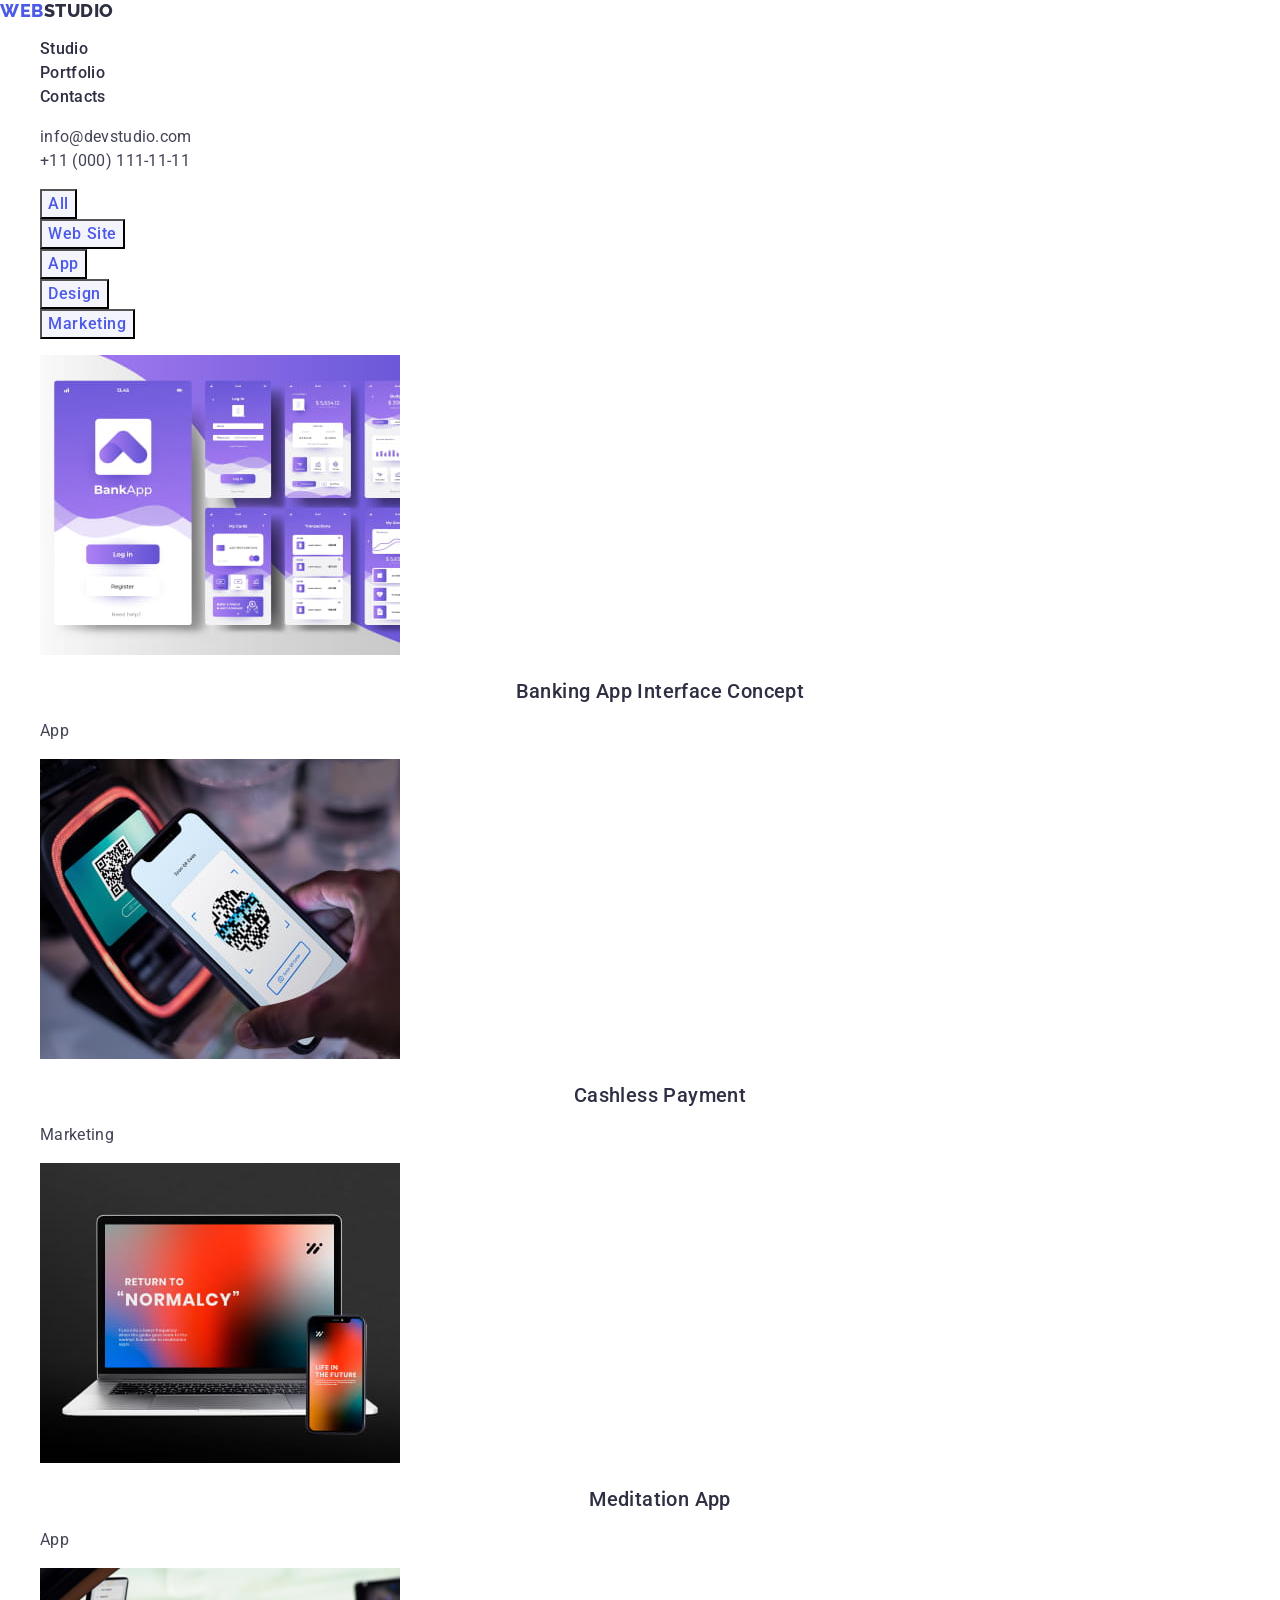
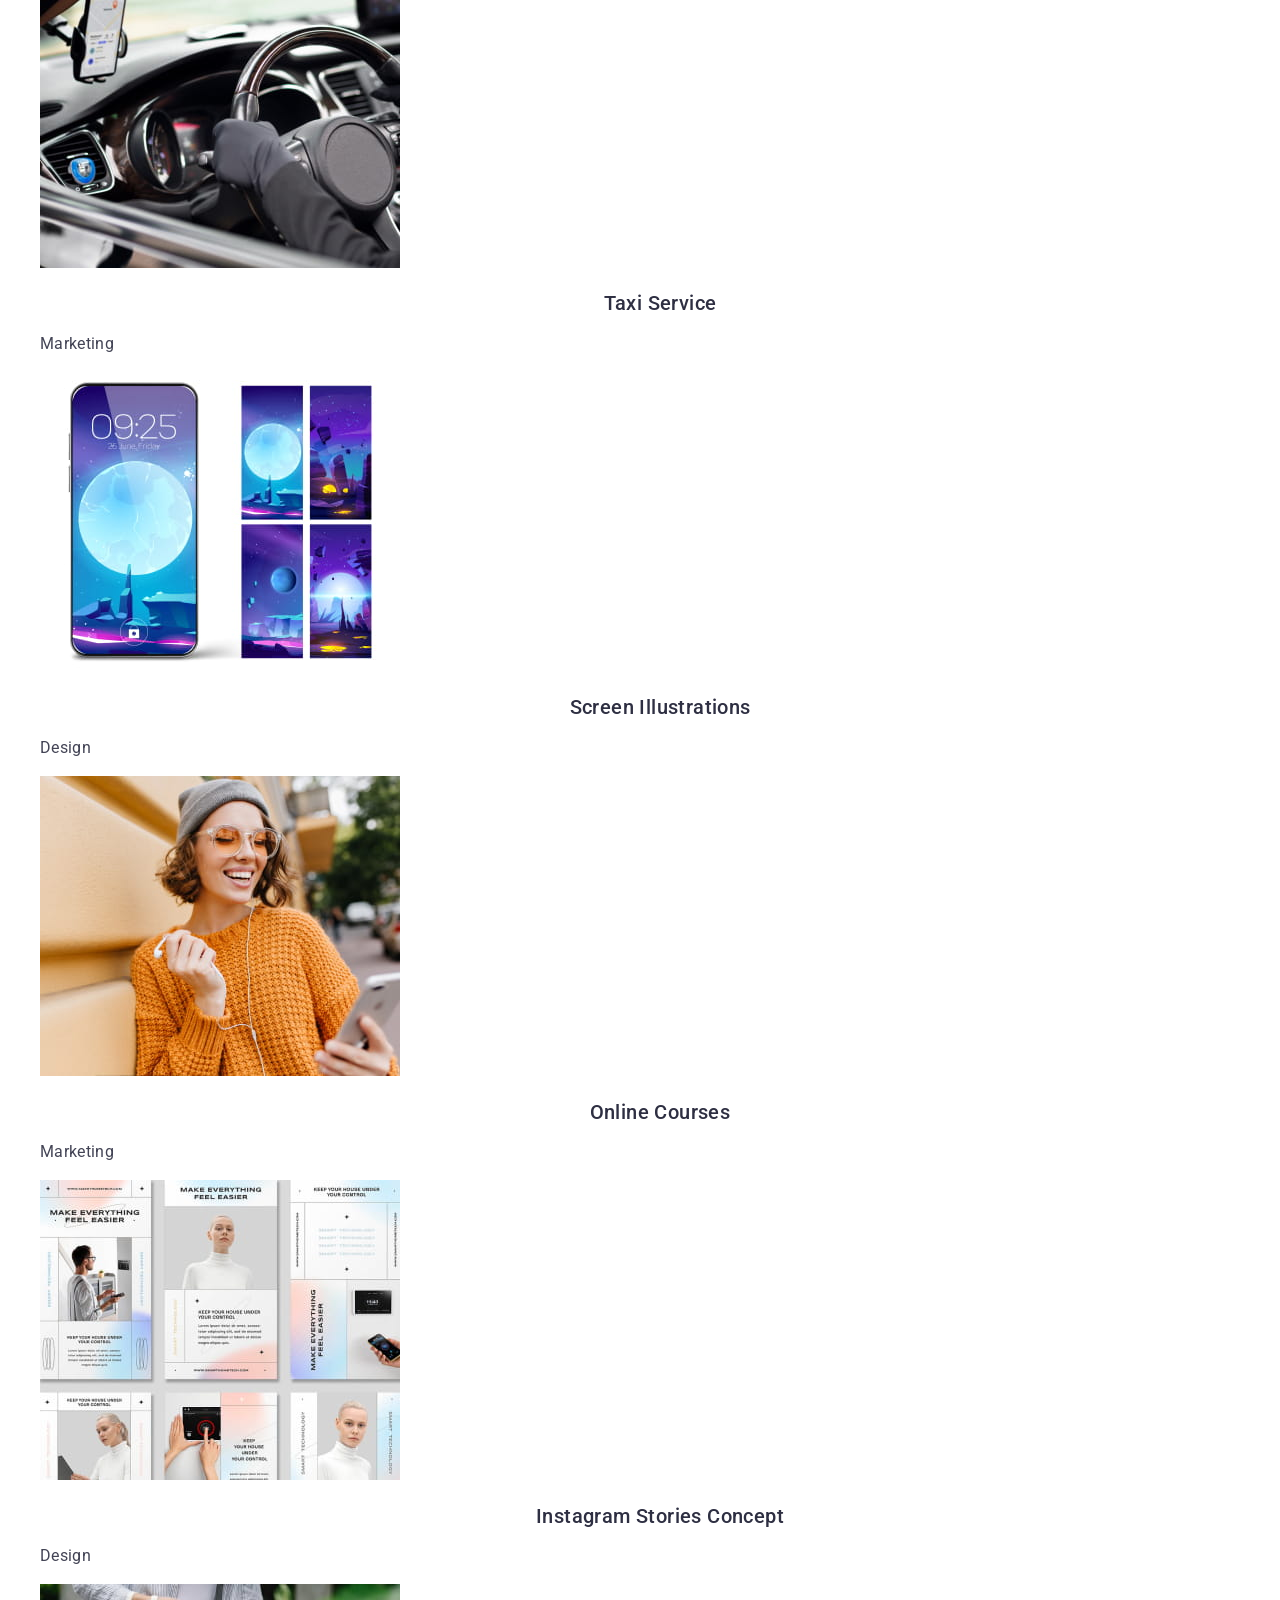
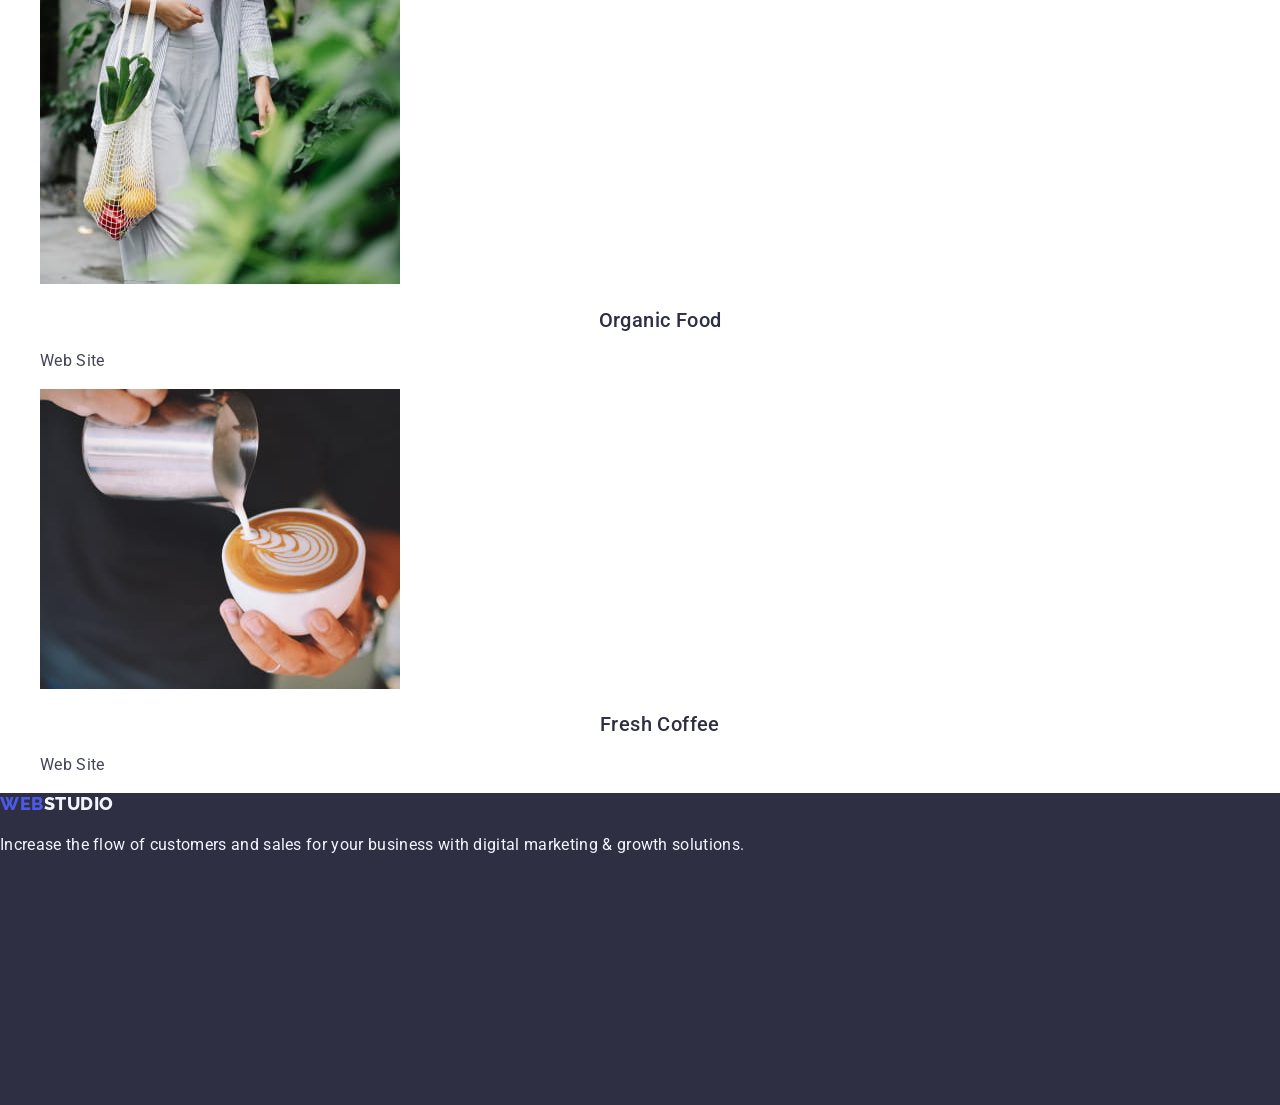
==== portfolio.html @ 8be29a3e "update" ====
<!DOCTYPE html>
<html lang="en">
  <head>
    <meta charset="UTF-8" />
    <meta http-equiv="X-UA-Compatible" content="IE=edge" />
    <meta name="viewport" content="width=device-width, initial-scale=1.0" />
    <title>Portfolio</title>
    <link rel="preconnect" href="https://fonts.googleapis.com" />
    <link rel="preconnect" href="https://fonts.gstatic.com" crossorigin />
    <link
      href="https://fonts.googleapis.com/css2?family=Raleway:wght@800&family=Roboto:wght@400;500;700;900&display=swap"
      rel="stylesheet"
    />
    <link
      rel="stylesheet"
      href="https://cdnjs.cloudflare.com/ajax/libs/modern-normalize/1.0.0/modern-normalize.min.css"
    />
    <link rel="stylesheet" href="./css/styles.css" />
  </head>
  <body>
    <!-- Header section -->
    <header class="header">
      <nav class="header-nav">
        <a class="logo-link link" href="./index.html">
          Web<span class="logo-world">Studio</span></a
        >
        <ul class="header-nav-list list">
          <li class="header-nav-item">
            <a class="header-nav-link link" href="./index.html">Studio</a>
          </li>
          <li class="header-nav-item">
            <a class="header-nav-link link" href="./portfolio.html"
              >Portfolio</a
            >
          </li>
          <li class="header-nav-item">
            <a class="header-nav-link link" href="">Contacts</a>
          </li>
        </ul>
      </nav>
      <address class="header-contacts">
        <ul class="contacts-list list">
          <li class="contacts-item">
            <a class="contscts-link link" href="mailto:info@devstudio.com"
              >info@devstudio.com</a
            >
          </li>
          <li class="contacts-item">
            <a class="contscts-link link" href="tel:+110001111111"
              >+11 (000) 111-11-11</a
            >
          </li>
        </ul>
      </address>
    </header>

    <main>
      <!-- Section Filtr -->
      <section class="filtr section">
        <h1 hidden class="visually-hidden">Our works</h1>
        <ul class="filtr-btn-list list">
          <li><button class="btn" type="button">All</button></li>
          <li><button class="btn" type="button">Web Site</button></li>
          <li><button class="btn" type="button">App</button></li>
          <li><button class="btn" type="button">Design</button></li>
          <li><button class="btn" type="button">Marketing</button></li>
        </ul>
        <!-- Project list -->
        <ul class="prject-list list">
          <li class="project-item">
            <a class="project-link link" href=""
              ><img
                src="./images/bankapp.jpg"
                alt="banking interface "
                width="360"
                height="300"
              />
              <h2 class="subtitle">Banking App Interface Concept</h2>
              <p class="subtitle-desc">App</p></a
            >
          </li>
          <li class="project-item">
            <a class="project-link link" href="">
              <img
                src="./images/payment.jpg"
                alt="qr "
                width="360"
                height="300"
              />
              <h2 class="subtitle">Cashless Payment</h2>
              <p class="subtitle-desc">Marketing</p></a
            >
          </li>
          <li class="project-item">
            <a class="project-link link" href="">
              <img
                src="./images/meditation.jpg"
                alt="laptop and smartphone"
                width="360"
                height="300"
              />
              <h2 class="subtitle">Meditation App</h2>
              <p class="subtitle-desc">App</p></a
            >
          </li>
          <li class="project-item">
            <a class="project-link link" href="">
              <img src="./images/car.jpg" alt="taxi" width="360" height="300" />
              <h2 class="subtitle">Taxi Service</h2>
              <p class="subtitle-desc">Marketing</p></a
            >
          </li>
          <li class="project-item">
            <a class="project-link link" href=""
              ><img
                src="./images/ilustration.jpg"
                alt="screen smartphone"
                width="360"
                height="300"
              />
              <h2 class="subtitle">Screen Illustrations</h2>
              <p class="subtitle-desc">Design</p></a
            >
          </li>
          <li class="project-item">
            <a class="project-link link" href="">
              <img
                src="./images/courses.jpg"
                alt="young woman"
                width="360"
                height="300"
              />
              <h2 class="subtitle">Online Courses</h2>
              <p class="subtitle-desc">Marketing</p></a
            >
          </li>

          <li class="project-item">
            <a class="project-link link" href="">
              <img
                src="./images/stories.jpg"
                alt="instagram"
                width="360"
                height="300"
              />
              <h2 class="subtitle">Instagram Stories Concept</h2>
              <p class="subtitle-desc">Design</p></a
            >
          </li>
          <li class="project-item">
            <a class="project-link link" href="">
              <img
                src="./images/food.jpg"
                alt="vegetebles"
                width="360"
                height="300"
              />
              <h2 class="subtitle">Organic Food</h2>
              <p class="subtitle-desc">Web Site</p></a
            >
          </li>
          <li class="project-item">
            <a class="project-link link" href="">
              <img
                src="./images/cup.jpg"
                alt="coffe width milk"
                width="360"
                height="300"
              />
              <h2 class="subtitle">Fresh Coffee</h2>
              <p class="subtitle-desc">Web Site</p></a
            >
          </li>
        </ul>
      </section>
    </main>
    <!-- footer section -->
    <footer class="footer section">
      <a class="fotter-link link" href="./index.html"
        >Web<span class="studio-world">Studio</span></a
      >
      <p class="footer-desc">
        Increase the flow of customers and sales for your business with digital
        marketing & growth solutions.
      </p>
    </footer>
  </body>
</html>
---- css/styles.css ----
:root {
  /* Fonts */
  --primary-font: "Roboto", sans-serif;
  --secondary-font: "Raleway", sans-serif;

  /* Color back-ground*/
  --primary-bg-color: #ffffff;
  --accent-bg-cl: #2e2f42;
  --secondary-bg-color: #f4f4fd;
  /* Text color */
  --primary-text-color: #434455;
  --secondary-text-color: #2e2f42;
  --accent-txt-cl: #4d5ae5;
  --light-txt-cl: #404bbf;
  /* Btn Color */
  --primary-btn-color: #4d5ae5;
  --light-btn-cl: #404bbf;
  --secondary-btn-color: #404bbf;
  --accent-btn-cl: #f4f4fd;
  --primary-btn-text-cl: #ffffff;
  --accent-btn-txt-cl: #4d5ae5;
}

body {
  background-color: var(--primary-bg-color);
  color: var(--primary-text-color);
  font-family: var(--primary-font);
  font-weight: 400;
  font-style: normal;
  font-size: 16px;
  line-height: 1.5;
  letter-spacing: 0.02em;
  text-decoration: none;
  text-transform: none;
}
.link {
  color: var(--primary-text-color);
  font-style: normal;
  text-decoration: none;
}
.list {
  list-style: none;
}

.logo-link,
.logo-world {
  font-family: var(--secondary-font);
  font-style: normal;
  font-weight: 800;
  font-size: 18px;
  line-height: 1.17;
  display: flex;
  align-items: center;
  letter-spacing: 0.03em;
  text-transform: uppercase;
  text-decoration: none;
  color: var(--accent-txt-cl);
}
.logo-world {
  text-decoration: none;
  line-height: 1.17;
  color: var(--secondary-text-color);
}

/* reset start */
.visually-hidden {
  position: absolute;
  width: 1px;
  height: 1px;
  margin: -1px;
  border: 0;
  padding: 0;

  white-space: nowrap;
  clip-path: inset(100%);
  clip: rect(0 0 0 0);
  overflow: hidden;
}
.title {
  font-family: inherit;
  color: var(--secondary-text-color);
  font-weight: 700;
  font-size: 36px;
  line-height: 1.11;
  letter-spacing: 0.02em;
  text-align: center;
  text-transform: capitalize;
}
.btn {
  font-family: inherit;
  font-weight: 500;
  font-size: 16px;
  line-height: 1.5;
  letter-spacing: 0.04em;
  cursor: pointer;
}

/* nav */
.header-nav-link {
  color: var(--secondary-text-color);
  font-family: inherit;
  font-weight: 500;
}
.header-contacts {
  font-style: normal;
}
.contscts-link {
  color: var(--primary-text-color);
}

.header-nav-link:hover,
.header-nav-link:focus,
.contscts-link:hover,
.contscts-link:focus {
  color: var(--light-txt-cl);
}
.header-nav-link:active {
  text-decoration: underline;
  color: var(--light-txt-cl);
}

/* hero section */
.hero {
  background-color: var(--accent-bg-cl);
}
.hero .title {
  font-size: 56px;
  line-height: 1.07;
  text-align: center;
  text-transform: none;
  color: #ffffff;
}
.hero .btn {
  color: var(--primary-btn-text-cl);
  background-color: var(--primary-btn-color);
}
.hero .btn:hover,
.hero .btn:focus {
  color: var(--primary-btn-text-cl);
  background-color: var(--light-btn-cl);
}

.hero .btn:active {
  color: var(--light-btn-cl);
}

/* Strategy section */
.subtitle {
  color: inherit;
  font-weight: 500;
  font-size: 20px;
  line-height: 1.2;
  text-align: center;
  letter-spacing: 0.02em;
  color: var(--secondary-text-color);
}
.subtitle-desc {
  font-weight: 400;
  color: var(--primary-text-color);
}
/* Team section */
.team {
  background-color: var(--secondary-bg-color);
}
.team-list-item {
  background: #ffffff;
  box-shadow: 0px 1px 6px rgba(46, 47, 66, 0.08),
    0px 1px 1px rgba(46, 47, 66, 0.16), 0px 2px 1px rgba(46, 47, 66, 0.08);
  border-radius: 0px 0px 4px 4px;
}

/* footer section */
.footer {
  position: absolute;
  width: 1440px;
  height: 312px;
  background-color: var(--accent-bg-cl);
}
.fotter-link {
  font-family: var(--secondary-font);
  font-style: normal;
  font-weight: 800;
  font-size: 18px;
  line-height: 1.17;
  align-items: center;
  letter-spacing: 0.03em;
  text-transform: uppercase;
  text-decoration: none;
  color: var(--accent-txt-cl);
}
.studio-world {
  font-weight: 800;
  font-size: 18px;
  line-height: 1.17;
  align-items: center;
  letter-spacing: 0.03em;
  text-transform: uppercase;
  color: #f4f4fd;
}
.footer-desc {
  position: absolute;
  font-family: inherit;
  color: #f4f4fd;
}

/* Filtr btn */
.filtr .btn {
  background-color: var(--accent-btn-cl);
  color: var(--accent-btn-txt-cl);
}
.filtr .btn:hover,
.filtr .btn:focus {
  background-color: var(--light-btn-cl);
  color: var(--primary-btn-text-cl);
}
.filtr .btn:active {
  background-color: var(--light-btn-cl);
  color: var(--primary-btn-text-cl);
}
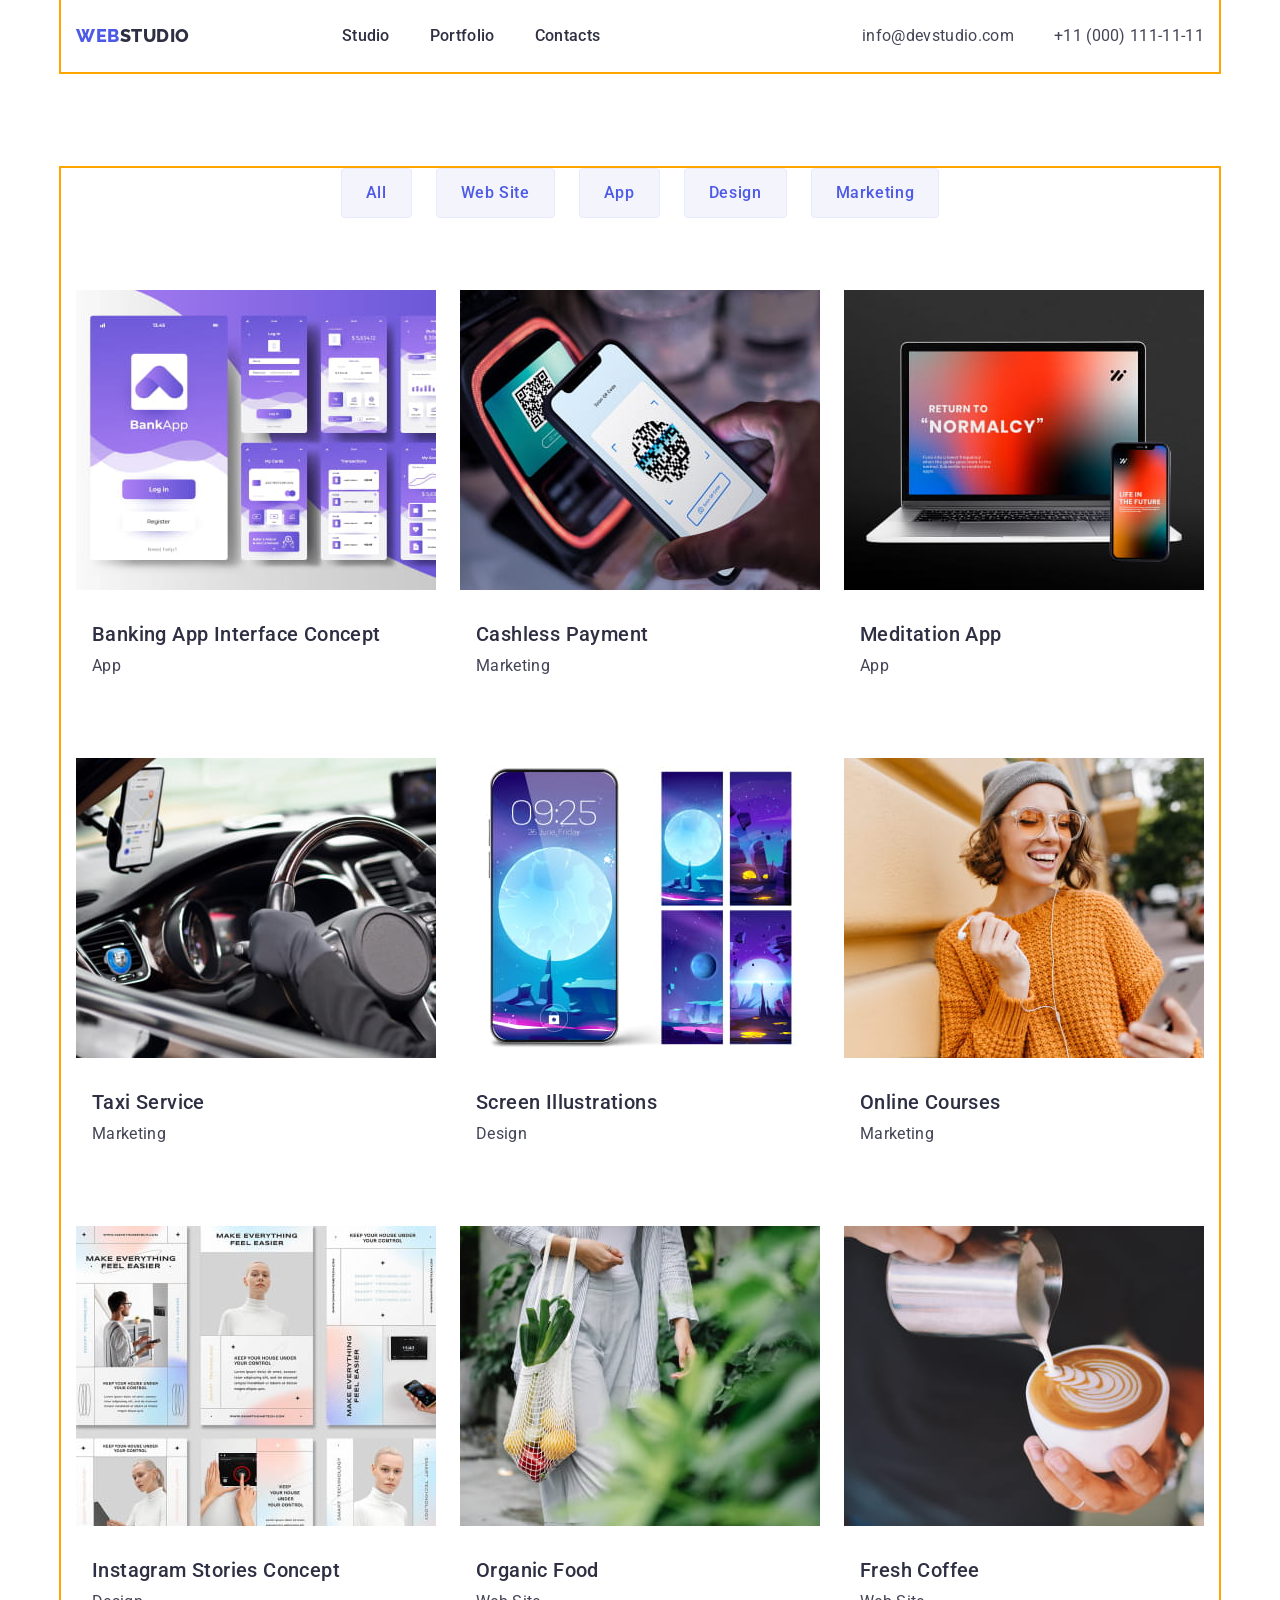
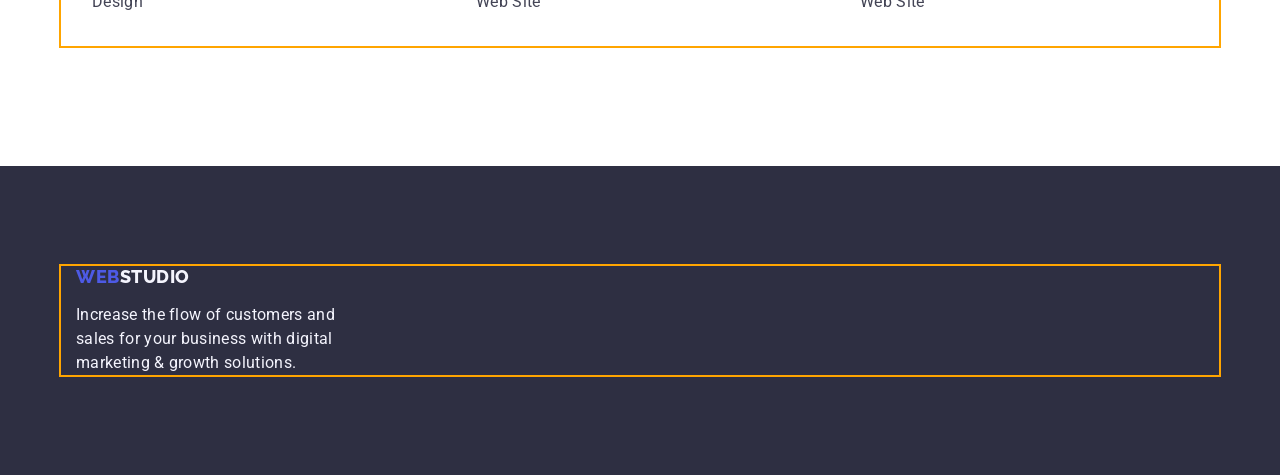
==== commit 8e375c21: "update" ====
--- a/portfolio.html
+++ b/portfolio.html
@@ -19,170 +19,185 @@
   </head>
   <body>
     <!-- Header section -->
-    <header class="header">
-      <nav class="header-nav">
-        <a class="logo-link link" href="./index.html">
-          Web<span class="logo-world">Studio</span></a
-        >
-        <ul class="header-nav-list list">
-          <li class="header-nav-item">
-            <a class="header-nav-link link" href="./index.html">Studio</a>
-          </li>
-          <li class="header-nav-item">
-            <a class="header-nav-link link" href="./portfolio.html"
-              >Portfolio</a
-            >
-          </li>
-          <li class="header-nav-item">
-            <a class="header-nav-link link" href="">Contacts</a>
-          </li>
-        </ul>
-      </nav>
-      <address class="header-contacts">
-        <ul class="contacts-list list">
-          <li class="contacts-item">
-            <a class="contscts-link link" href="mailto:info@devstudio.com"
-              >info@devstudio.com</a
-            >
-          </li>
-          <li class="contacts-item">
-            <a class="contscts-link link" href="tel:+110001111111"
-              >+11 (000) 111-11-11</a
-            >
-          </li>
-        </ul>
-      </address>
+    
+      <div class="container header-flex">
+        <nav class="header-nav">
+          <a class="logo-link link" href="./index.html">
+            Web<span class="logo-world">Studio</span></a
+          >
+          <ul class="header-nav-list list">
+            <li class="header-nav-item">
+              <a class="header-nav-link link" href="./index.html">Studio</a>
+            </li>
+            <li class="header-nav-item">
+              <a class="header-nav-link link" href="./portfolio.html"
+                >Portfolio</a
+              >
+            </li>
+            <li class="header-nav-item">
+              <a class="header-nav-link link" href="">Contacts</a>
+            </li>
+          </ul>
+        </nav>
+        <address class="header-contacts">
+          <ul class="contacts-list list">
+            <li class="contacts-item">
+              <a class="contscts-link link" href="mailto:info@devstudio.com"
+                >info@devstudio.com</a
+              >
+            </li>
+            <li class="contacts-item">
+              <a class="contscts-link link" href="tel:+110001111111"
+                >+11 (000) 111-11-11</a
+              >
+            </li>
+          </ul>
+        </address>
+      </div>
     </header>
-
     <main>
       <!-- Section Filtr -->
       <section class="filtr section">
-        <h1 hidden class="visually-hidden">Our works</h1>
-        <ul class="filtr-btn-list list">
-          <li><button class="btn" type="button">All</button></li>
-          <li><button class="btn" type="button">Web Site</button></li>
-          <li><button class="btn" type="button">App</button></li>
-          <li><button class="btn" type="button">Design</button></li>
-          <li><button class="btn" type="button">Marketing</button></li>
-        </ul>
-        <!-- Project list -->
-        <ul class="prject-list list">
-          <li class="project-item">
-            <a class="project-link link" href=""
-              ><img
-                src="./images/bankapp.jpg"
-                alt="banking interface "
-                width="360"
-                height="300"
-              />
-              <h2 class="subtitle">Banking App Interface Concept</h2>
-              <p class="subtitle-desc">App</p></a
-            >
-          </li>
-          <li class="project-item">
-            <a class="project-link link" href="">
-              <img
-                src="./images/payment.jpg"
-                alt="qr "
-                width="360"
-                height="300"
-              />
-              <h2 class="subtitle">Cashless Payment</h2>
-              <p class="subtitle-desc">Marketing</p></a
-            >
-          </li>
-          <li class="project-item">
-            <a class="project-link link" href="">
-              <img
-                src="./images/meditation.jpg"
-                alt="laptop and smartphone"
-                width="360"
-                height="300"
-              />
-              <h2 class="subtitle">Meditation App</h2>
-              <p class="subtitle-desc">App</p></a
-            >
-          </li>
-          <li class="project-item">
-            <a class="project-link link" href="">
-              <img src="./images/car.jpg" alt="taxi" width="360" height="300" />
-              <h2 class="subtitle">Taxi Service</h2>
-              <p class="subtitle-desc">Marketing</p></a
-            >
-          </li>
-          <li class="project-item">
-            <a class="project-link link" href=""
-              ><img
-                src="./images/ilustration.jpg"
-                alt="screen smartphone"
-                width="360"
-                height="300"
-              />
-              <h2 class="subtitle">Screen Illustrations</h2>
-              <p class="subtitle-desc">Design</p></a
-            >
-          </li>
-          <li class="project-item">
-            <a class="project-link link" href="">
-              <img
-                src="./images/courses.jpg"
-                alt="young woman"
-                width="360"
-                height="300"
-              />
-              <h2 class="subtitle">Online Courses</h2>
-              <p class="subtitle-desc">Marketing</p></a
-            >
-          </li>
-
-          <li class="project-item">
-            <a class="project-link link" href="">
-              <img
-                src="./images/stories.jpg"
-                alt="instagram"
-                width="360"
-                height="300"
-              />
-              <h2 class="subtitle">Instagram Stories Concept</h2>
-              <p class="subtitle-desc">Design</p></a
-            >
-          </li>
-          <li class="project-item">
-            <a class="project-link link" href="">
-              <img
-                src="./images/food.jpg"
-                alt="vegetebles"
-                width="360"
-                height="300"
-              />
-              <h2 class="subtitle">Organic Food</h2>
-              <p class="subtitle-desc">Web Site</p></a
-            >
-          </li>
-          <li class="project-item">
-            <a class="project-link link" href="">
-              <img
-                src="./images/cup.jpg"
-                alt="coffe width milk"
-                width="360"
-                height="300"
-              />
-              <h2 class="subtitle">Fresh Coffee</h2>
-              <p class="subtitle-desc">Web Site</p></a
-            >
-          </li>
-        </ul>
-      </section>
-    </main>
-    <!-- footer section -->
-    <footer class="footer section">
-      <a class="fotter-link link" href="./index.html"
-        >Web<span class="studio-world">Studio</span></a
-      >
-      <p class="footer-desc">
-        Increase the flow of customers and sales for your business with digital
-        marketing & growth solutions.
-      </p>
-    </footer>
+        <div class="container">  
+          <h1 hidden class="visually-hidden">Our works</h1>
+          <div class ></div>
+          <ul class="filtr-btn-list list">
+            <li class="btn-item"><button class="btn" type="button">All</button></li>
+            <li class="btn-item"><button class="btn" type="button">Web Site</button></li>
+            <li class="btn-item"><button class="btn" type="button">App</button></li>
+            <li class="btn-item"><button class="btn" type="button">Design</button></li>
+            <li class="btn-item"><button class="btn" type="button">Marketing</button></li>
+          </ul>
+          <!-- Project list -->
+          <ul class="prject-list list">
+            <li class="project-item">
+              <a class="project-link link" href=""
+                ><img
+                  src="./images/bankapp.jpg"
+                  alt="banking interface "
+                  width="360"
+                  height="300"
+                />
+                <div class="project-container"> <h2 class="subtitle">Banking App Interface Concept</h2>
+                  <p class="subtitle-desc">App</p></div>
+               </a
+              >
+            </li>
+            <li class="project-item">
+              <a class="project-link link" href="">
+                <img
+                  src="./images/payment.jpg"
+                  alt="qr "
+                  width="360"
+                  height="300"
+                />
+                <div class="project-container"> <h2 class="subtitle">Cashless Payment</h2>
+                  <p class="subtitle-desc">Marketing</p></div>
+               </a
+              >
+            </li>
+            <li class="project-item">
+              <a class="project-link link" href="">
+                <img
+                  src="./images/meditation.jpg"
+                  alt="laptop and smartphone"
+                  width="360"
+                  height="300"
+                />
+                <div class="project-container"><h2 class="subtitle">Meditation App</h2>
+                  <p class="subtitle-desc">App</p></div>
+                </a
+              >
+            </li>
+            <li class="project-item">
+              <a class="project-link link" href="">
+                <img src="./images/car.jpg" alt="taxi" width="360" height="300" />
+                <div class="project-container"><h2 class="subtitle">Taxi Service</h2>
+                  <p class="subtitle-desc">Marketing</p></div>
+                </a
+              >
+            </li>
+            <li class="project-item">
+              <a class="project-link link" href=""
+                ><img
+                  src="./images/ilustration.jpg"
+                  alt="screen smartphone"
+                  width="360"
+                  height="300"
+                />
+                <div class="project-container"> <h2 class="subtitle">Screen Illustrations</h2>
+                  <p class="subtitle-desc">Design</p></div>
+               </a
+              >
+            </li>
+            <li class="project-item">
+              <a class="project-link link" href="">
+                <img
+                  src="./images/courses.jpg"
+                  alt="young woman"
+                  width="360"
+                  height="300"
+                />
+                <div class="project-container"> <h2 class="subtitle">Online Courses</h2>
+                  <p class="subtitle-desc">Marketing</p></div>
+               </a
+              >
+            </li>
+  
+            <li class="project-item">
+              <a class="project-link link" href="">
+                <img
+                  src="./images/stories.jpg"
+                  alt="instagram"
+                  width="360"
+                  height="300"
+                />
+                <div class="project-container"><h2 class="subtitle">Instagram Stories Concept</h2>
+                  <p class="subtitle-desc">Design</p></div>
+                </a
+              >
+            </li>
+            <li class="project-item">
+              <a class="project-link link" href="">
+                <img
+                  src="./images/food.jpg"
+                  alt="vegetebles"
+                  width="360"
+                  height="300"
+                />
+                <div class="project-container"> <h2 class="subtitle">Organic Food</h2>
+                  <p class="subtitle-desc">Web Site</p></div>
+               </a
+              >
+            </li>
+            <li class="project-item">
+              <a class="project-link link" href="">
+                <img
+                  src="./images/cup.jpg"
+                  alt="coffe width milk"
+                  width="360"
+                  height="300"
+                />
+                <div class="project-container"> <h2 class="subtitle">Fresh Coffee</h2>
+                  <p class="subtitle-desc">Web Site</p></div>
+               </a
+              >
+            </li>
+          </ul>
+        </section>
+      </main>
+      <!-- footer section -->
+      <footer class="footer section">
+        <div class="container">
+          <a class="fotter-link link" href="./index.html"
+            >Web<span class="studio-world">Studio</span>
+          </a>
+          <p class="footer-desc">
+            Increase the flow of customers and sales for your business with
+            digital marketing & growth solutions.
+          </p>
+        </div>
+      </footer>  
+        </div>       
   </body>
 </html>
--- a/css/styles.css
+++ b/css/styles.css
@@ -34,23 +34,29 @@
   text-transform: none;
 }
 .link {
+  font-style: normal;
+  text-decoration: none;
   color: var(--primary-text-color);
-  font-style: normal;
-  text-decoration: none;
 }
 .list {
+  padding: 0;
+  margin: 0;
+
   list-style: none;
 }
 
 .logo-link,
 .logo-world {
+  display: flex;
+  margin-left: auto;
+  margin-right: 76px;
+  align-items: center;
+
   font-family: var(--secondary-font);
   font-style: normal;
   font-weight: 800;
   font-size: 18px;
   line-height: 1.17;
-  display: flex;
-  align-items: center;
   letter-spacing: 0.03em;
   text-transform: uppercase;
   text-decoration: none;
@@ -78,13 +84,16 @@
 }
 .title {
   font-family: inherit;
-  color: var(--secondary-text-color);
   font-weight: 700;
   font-size: 36px;
   line-height: 1.11;
   letter-spacing: 0.02em;
   text-align: center;
   text-transform: capitalize;
+
+  margin-top: 0;
+  margin-bottom: 72px;
+  color: var(--secondary-text-color);
 }
 .btn {
   font-family: inherit;
@@ -95,17 +104,39 @@
   cursor: pointer;
 }
 
+.container {
+  max-width: 1158px;
+  margin: 0px auto;
+  padding: 0px 15px;
+  outline: 2px solid orange;
+}
+img {
+  display: block;
+  margin: 0px;
+  padding: 0px;
+}
 /* nav */
+.header-flex {
+  display: flex;
+}
+
+.header-nav {
+  display: flex;
+}
 .header-nav-link {
+  display: block;
+  padding-top: 24px;
+  padding-bottom: 24px;
   color: var(--secondary-text-color);
+
   font-family: inherit;
   font-weight: 500;
 }
-.header-contacts {
-  font-style: normal;
-}
-.contscts-link {
-  color: var(--primary-text-color);
+.header-nav-list {
+  display: flex;
+}
+.header-nav-list .header-nav-item + .header-nav-item {
+  margin-left: 40px;
 }
 
 .header-nav-link:hover,
@@ -118,21 +149,55 @@
   text-decoration: underline;
   color: var(--light-txt-cl);
 }
+.header {
+  background-color: var(--primary-bg-color);
+}
+
+.header-contacts {
+  font-style: normal;
+  display: flex;
+  margin-left: auto;
+}
+.contacts-list {
+  display: flex;
+}
+
+.contacts-list .contacts-item + .contacts-item {
+  margin-left: 40px;
+}
+
+.contscts-link {
+  display: block;
+  padding-top: 24px;
+  padding-bottom: 24px;
+  color: var(--primary-text-color);
+}
 
 /* hero section */
 .hero {
+  padding-top: 188px;
+  padding-bottom: 188px;
   background-color: var(--accent-bg-cl);
+  text-align: center;
 }
 .hero .title {
+  max-width: 496px;
+  margin: 0 auto 48px auto;
+
   font-size: 56px;
   line-height: 1.07;
-  text-align: center;
   text-transform: none;
   color: #ffffff;
 }
 .hero .btn {
+  margin-left: auto;
+  margin-right: auto;
+  padding: 16px 32px;
+
   color: var(--primary-btn-text-cl);
   background-color: var(--primary-btn-color);
+  box-shadow: 0px 4px 4px rgba(0, 0, 0, 0.15);
+  border-radius: 4px;
 }
 .hero .btn:hover,
 .hero .btn:focus {
@@ -145,35 +210,85 @@
 }
 
 /* Strategy section */
+.strategy-list {
+  display: flex;
+}
+.strategy-list-item {
+  width: 264px;
+}
+.strategy-list .strategy-list-item + .strategy-list-item {
+  margin-left: 24px;
+}
+
+.strategy {
+  padding-top: 120px;
+  padding-bottom: 120px;
+}
 .subtitle {
   color: inherit;
   font-weight: 500;
   font-size: 20px;
   line-height: 1.2;
-  text-align: center;
   letter-spacing: 0.02em;
   color: var(--secondary-text-color);
-}
+  padding: 0px;
+  margin: 0px;
+}
+.subtitle {
+  margin-bottom: 8px;
+}
+
 .subtitle-desc {
   font-weight: 400;
   color: var(--primary-text-color);
+  padding: 0px;
+  margin: 0px;
+}
+/* Tools section */
+.tools {
+  padding-bottom: 120px;
+}
+
+.tools-list {
+  display: flex;
+  justify-content: space-between;
 }
 /* Team section */
 .team {
+  margin: 0 auto;
+  padding-top: 120px;
+  padding-bottom: 120px;
   background-color: var(--secondary-bg-color);
 }
+.team-list {
+  display: flex;
+}
+
 .team-list-item {
+  width: calc((100%-72px) / 4);
+  margin-right: 24px;
+  padding: 0;
   background: #ffffff;
   box-shadow: 0px 1px 6px rgba(46, 47, 66, 0.08),
     0px 1px 1px rgba(46, 47, 66, 0.16), 0px 2px 1px rgba(46, 47, 66, 0.08);
   border-radius: 0px 0px 4px 4px;
 }
+.team-list-item:last-child {
+  margin-right: 0;
+}
+
+.team-item-container {
+  padding: 32px 16px;
+  margin: 0;
+  border-radius: 0px 0px 4px 4px;
+  text-align: center;
+}
 
 /* footer section */
 .footer {
-  position: absolute;
-  width: 1440px;
-  height: 312px;
+  padding-top: 100px;
+  padding-bottom: 100px;
+  margin: 0 auto;
   background-color: var(--accent-bg-cl);
 }
 .fotter-link {
@@ -187,6 +302,8 @@
   text-transform: uppercase;
   text-decoration: none;
   color: var(--accent-txt-cl);
+  display: inline-block;
+  padding-bottom: 16px;
 }
 .studio-world {
   font-weight: 800;
@@ -198,16 +315,35 @@
   color: #f4f4fd;
 }
 .footer-desc {
-  position: absolute;
-  font-family: inherit;
+  max-width: 264px;
+  padding: 0;
+  margin: 0;
   color: #f4f4fd;
 }
 
 /* Filtr btn */
+.filtr {
+  padding-bottom: 120px;
+  padding-top: 96px;
+  margin: 0 auto;
+}
 .filtr .btn {
+  padding: 12px 24px;
   background-color: var(--accent-btn-cl);
+
+  border: 1px solid #e7e9fc;
+  border-radius: 4px;
   color: var(--accent-btn-txt-cl);
-}
+  text-align: center;
+}
+.filtr-btn-list {
+  display: flex;
+  margin-bottom: 72px;
+  justify-content: center;
+  gap: 24px;
+  padding: 0;
+}
+
 .filtr .btn:hover,
 .filtr .btn:focus {
   background-color: var(--light-btn-cl);
@@ -217,3 +353,12 @@
   background-color: var(--light-btn-cl);
   color: var(--primary-btn-text-cl);
 }
+.prject-list {
+  display: flex;
+  flex-wrap: wrap;
+  row-gap: 48px;
+  column-gap: 24px;
+}
+.project-container {
+  padding: 32px 16px;
+}
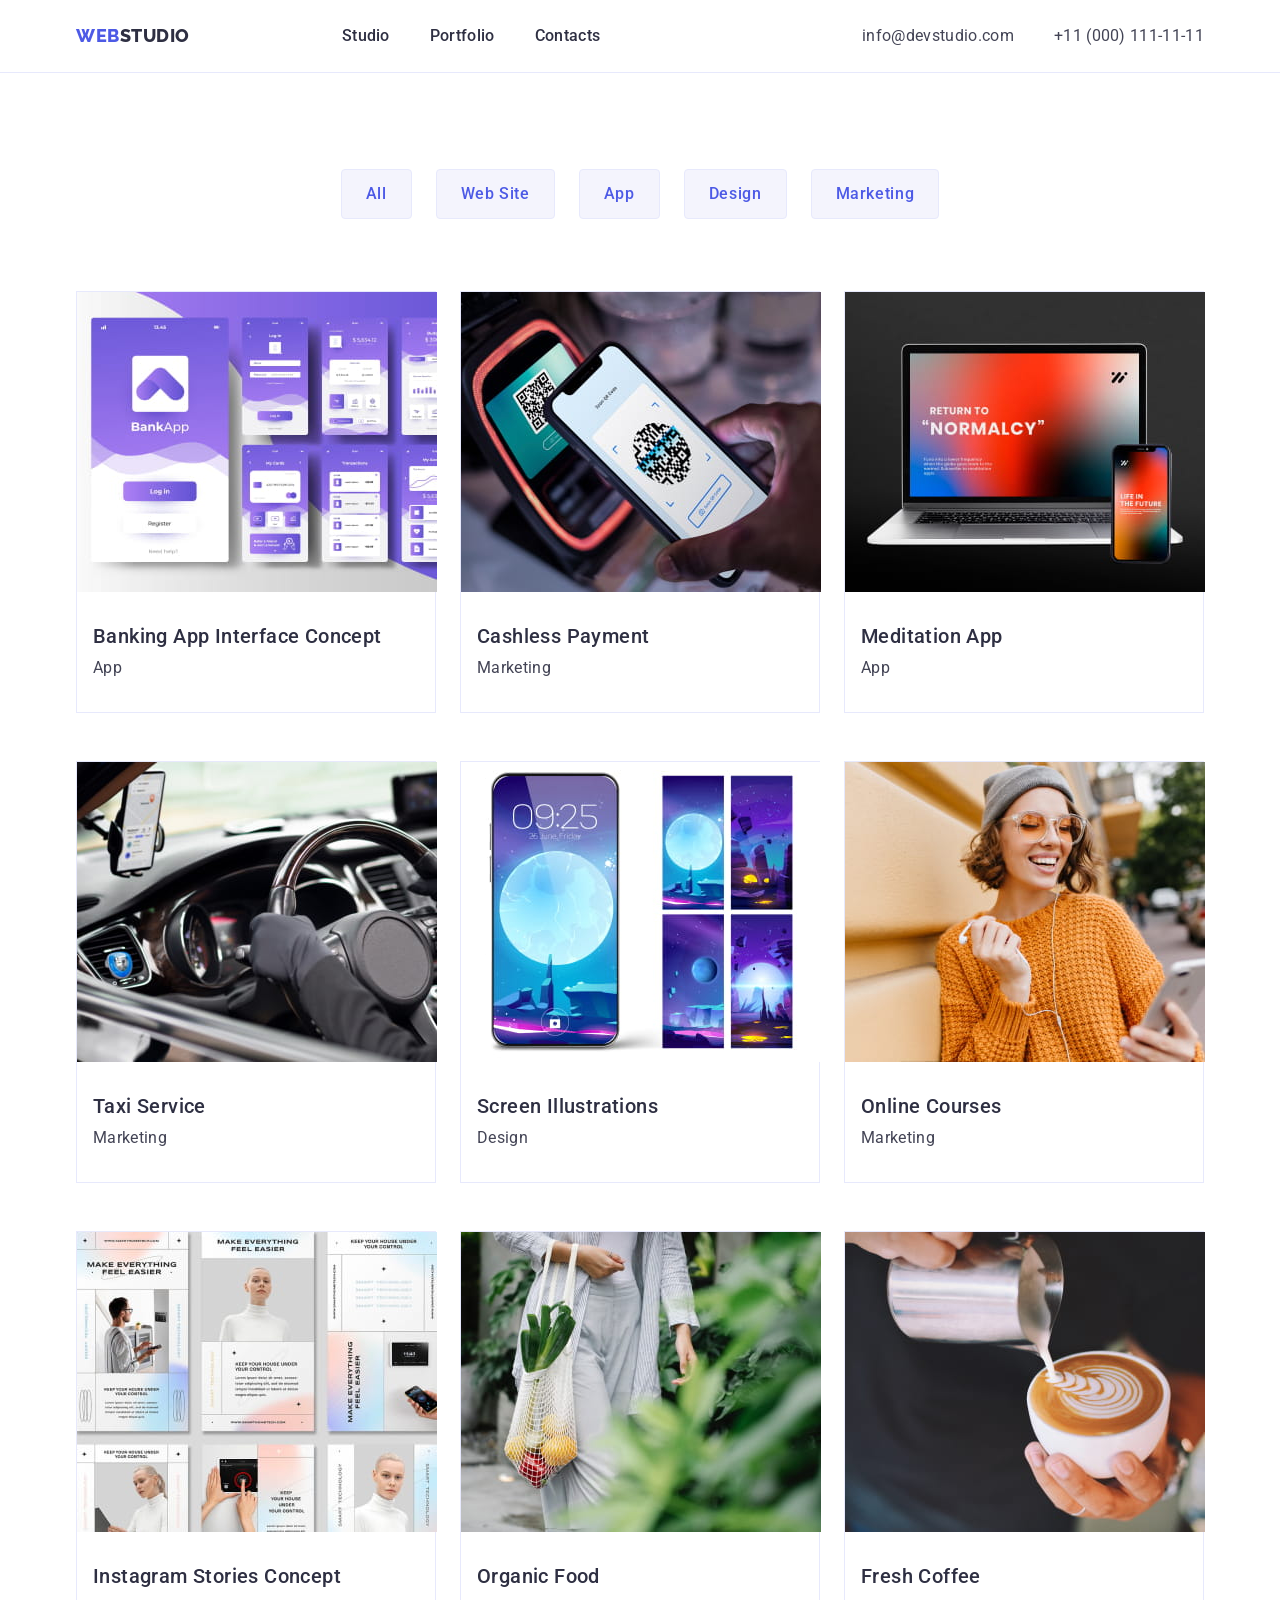
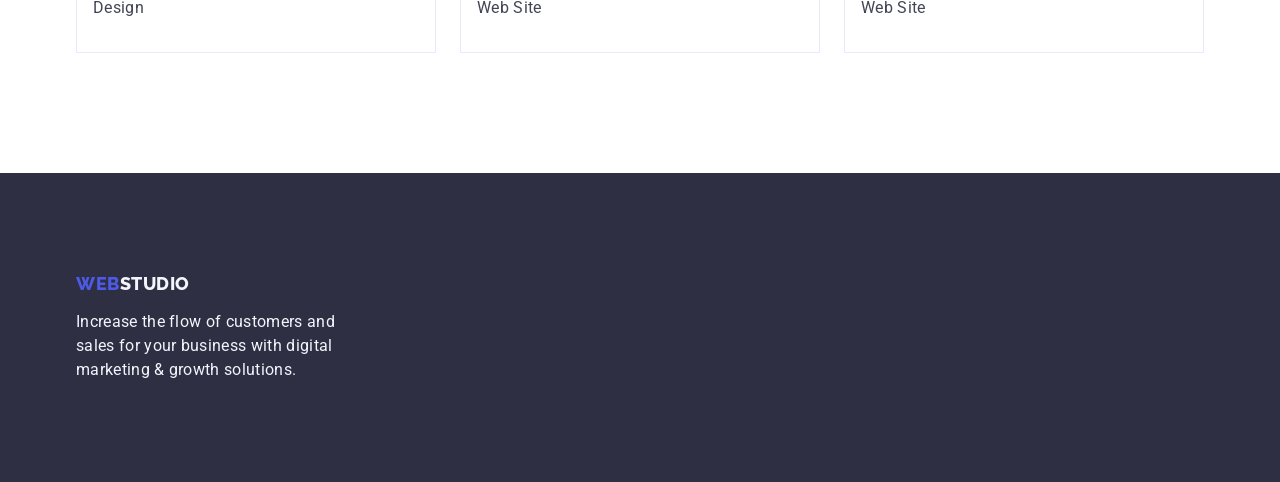
==== commit f75aa141: "update" ====
--- a/portfolio.html
+++ b/portfolio.html
@@ -19,7 +19,8 @@
   </head>
   <body>
     <!-- Header section -->
-    
+
+    <header class="header">
       <div class="container header-flex">
         <nav class="header-nav">
           <a class="logo-link link" href="./index.html">
@@ -58,18 +59,27 @@
     <main>
       <!-- Section Filtr -->
       <section class="filtr section">
-        <div class="container">  
+        <div class="container">
           <h1 hidden class="visually-hidden">Our works</h1>
-          <div class ></div>
           <ul class="filtr-btn-list list">
-            <li class="btn-item"><button class="btn" type="button">All</button></li>
-            <li class="btn-item"><button class="btn" type="button">Web Site</button></li>
-            <li class="btn-item"><button class="btn" type="button">App</button></li>
-            <li class="btn-item"><button class="btn" type="button">Design</button></li>
-            <li class="btn-item"><button class="btn" type="button">Marketing</button></li>
+            <li class="btn-item">
+              <button class="btn" type="button">All</button>
+            </li>
+            <li class="btn-item">
+              <button class="btn" type="button">Web Site</button>
+            </li>
+            <li class="btn-item">
+              <button class="btn" type="button">App</button>
+            </li>
+            <li class="btn-item">
+              <button class="btn" type="button">Design</button>
+            </li>
+            <li class="btn-item">
+              <button class="btn" type="button">Marketing</button>
+            </li>
           </ul>
           <!-- Project list -->
-          <ul class="prject-list list">
+          <ul class="project-list list">
             <li class="project-item">
               <a class="project-link link" href=""
                 ><img
@@ -78,10 +88,11 @@
                   width="360"
                   height="300"
                 />
-                <div class="project-container"> <h2 class="subtitle">Banking App Interface Concept</h2>
-                  <p class="subtitle-desc">App</p></div>
-               </a
-              >
+                <div class="project-container">
+                  <h2 class="subtitle">Banking App Interface Concept</h2>
+                  <p class="subtitle-desc">App</p>
+                </div>
+              </a>
             </li>
             <li class="project-item">
               <a class="project-link link" href="">
@@ -91,10 +102,11 @@
                   width="360"
                   height="300"
                 />
-                <div class="project-container"> <h2 class="subtitle">Cashless Payment</h2>
-                  <p class="subtitle-desc">Marketing</p></div>
-               </a
-              >
+                <div class="project-container">
+                  <h2 class="subtitle">Cashless Payment</h2>
+                  <p class="subtitle-desc">Marketing</p>
+                </div>
+              </a>
             </li>
             <li class="project-item">
               <a class="project-link link" href="">
@@ -104,18 +116,25 @@
                   width="360"
                   height="300"
                 />
-                <div class="project-container"><h2 class="subtitle">Meditation App</h2>
-                  <p class="subtitle-desc">App</p></div>
-                </a
-              >
-            </li>
-            <li class="project-item">
-              <a class="project-link link" href="">
-                <img src="./images/car.jpg" alt="taxi" width="360" height="300" />
-                <div class="project-container"><h2 class="subtitle">Taxi Service</h2>
-                  <p class="subtitle-desc">Marketing</p></div>
-                </a
-              >
+                <div class="project-container">
+                  <h2 class="subtitle">Meditation App</h2>
+                  <p class="subtitle-desc">App</p>
+                </div>
+              </a>
+            </li>
+            <li class="project-item">
+              <a class="project-link link" href="">
+                <img
+                  src="./images/car.jpg"
+                  alt="taxi"
+                  width="360"
+                  height="300"
+                />
+                <div class="project-container">
+                  <h2 class="subtitle">Taxi Service</h2>
+                  <p class="subtitle-desc">Marketing</p>
+                </div>
+              </a>
             </li>
             <li class="project-item">
               <a class="project-link link" href=""
@@ -125,10 +144,11 @@
                   width="360"
                   height="300"
                 />
-                <div class="project-container"> <h2 class="subtitle">Screen Illustrations</h2>
-                  <p class="subtitle-desc">Design</p></div>
-               </a
-              >
+                <div class="project-container">
+                  <h2 class="subtitle">Screen Illustrations</h2>
+                  <p class="subtitle-desc">Design</p>
+                </div>
+              </a>
             </li>
             <li class="project-item">
               <a class="project-link link" href="">
@@ -138,12 +158,13 @@
                   width="360"
                   height="300"
                 />
-                <div class="project-container"> <h2 class="subtitle">Online Courses</h2>
-                  <p class="subtitle-desc">Marketing</p></div>
-               </a
-              >
-            </li>
-  
+                <div class="project-container">
+                  <h2 class="subtitle">Online Courses</h2>
+                  <p class="subtitle-desc">Marketing</p>
+                </div>
+              </a>
+            </li>
+
             <li class="project-item">
               <a class="project-link link" href="">
                 <img
@@ -152,10 +173,11 @@
                   width="360"
                   height="300"
                 />
-                <div class="project-container"><h2 class="subtitle">Instagram Stories Concept</h2>
-                  <p class="subtitle-desc">Design</p></div>
-                </a
-              >
+                <div class="project-container">
+                  <h2 class="subtitle">Instagram Stories Concept</h2>
+                  <p class="subtitle-desc">Design</p>
+                </div>
+              </a>
             </li>
             <li class="project-item">
               <a class="project-link link" href="">
@@ -165,10 +187,11 @@
                   width="360"
                   height="300"
                 />
-                <div class="project-container"> <h2 class="subtitle">Organic Food</h2>
-                  <p class="subtitle-desc">Web Site</p></div>
-               </a
-              >
+                <div class="project-container">
+                  <h2 class="subtitle">Organic Food</h2>
+                  <p class="subtitle-desc">Web Site</p>
+                </div>
+              </a>
             </li>
             <li class="project-item">
               <a class="project-link link" href="">
@@ -178,26 +201,27 @@
                   width="360"
                   height="300"
                 />
-                <div class="project-container"> <h2 class="subtitle">Fresh Coffee</h2>
-                  <p class="subtitle-desc">Web Site</p></div>
-               </a
-              >
-            </li>
-          </ul>
-        </section>
-      </main>
-      <!-- footer section -->
-      <footer class="footer section">
-        <div class="container">
-          <a class="fotter-link link" href="./index.html"
-            >Web<span class="studio-world">Studio</span>
-          </a>
-          <p class="footer-desc">
-            Increase the flow of customers and sales for your business with
-            digital marketing & growth solutions.
-          </p>
+                <div class="project-container">
+                  <h2 class="subtitle">Fresh Coffee</h2>
+                  <p class="subtitle-desc">Web Site</p>
+                </div>
+              </a>
+            </li>
+          </ul>
         </div>
-      </footer>  
-        </div>       
+      </section>
+    </main>
+    <!-- footer section -->
+    <footer class="footer section">
+      <div class="container">
+        <a class="fotter-link link" href="./index.html"
+          >Web<span class="studio-world">Studio</span>
+        </a>
+        <p class="footer-desc">
+          Increase the flow of customers and sales for your business with
+          digital marketing & growth solutions.
+        </p>
+      </div>
+    </footer>
   </body>
 </html>
--- a/css/styles.css
+++ b/css/styles.css
@@ -108,13 +108,15 @@
   max-width: 1158px;
   margin: 0px auto;
   padding: 0px 15px;
-  outline: 2px solid orange;
 }
 img {
   display: block;
   margin: 0px;
   padding: 0px;
 }
+.header {
+  border-bottom: 1px solid #e7e9fc;
+}
 /* nav */
 .header-flex {
   display: flex;
@@ -122,6 +124,7 @@
 
 .header-nav {
   display: flex;
+  align-items: center;
 }
 .header-nav-link {
   display: block;
@@ -135,8 +138,11 @@
 .header-nav-list {
   display: flex;
 }
-.header-nav-list .header-nav-item + .header-nav-item {
-  margin-left: 40px;
+.header-nav-item {
+  margin-right: 40px;
+}
+.header-nav-list:last-child {
+  margin: 0;
 }
 
 .header-nav-link:hover,
@@ -162,10 +168,12 @@
   display: flex;
 }
 
-.contacts-list .contacts-item + .contacts-item {
-  margin-left: 40px;
-}
-
+.contacts-item {
+  margin-right: 40px;
+}
+.contacts-item:last-child {
+  margin: 0;
+}
 .contscts-link {
   display: block;
   padding-top: 24px;
@@ -190,9 +198,13 @@
   color: #ffffff;
 }
 .hero .btn {
+  display: block;
   margin-left: auto;
   margin-right: auto;
   padding: 16px 32px;
+  min-width: 169px;
+  height: 56px;
+  border: none;
 
   color: var(--primary-btn-text-cl);
   background-color: var(--primary-btn-color);
@@ -216,8 +228,11 @@
 .strategy-list-item {
   width: 264px;
 }
-.strategy-list .strategy-list-item + .strategy-list-item {
-  margin-left: 24px;
+.strategy-list-item {
+  margin-right: 24px;
+}
+.strategy-list-item:last-child {
+  margin-right: 0;
 }
 
 .strategy {
@@ -252,6 +267,7 @@
 .tools-list {
   display: flex;
   justify-content: space-between;
+  gap: 24px;
 }
 /* Team section */
 .team {
@@ -303,7 +319,7 @@
   text-decoration: none;
   color: var(--accent-txt-cl);
   display: inline-block;
-  padding-bottom: 16px;
+  margin-bottom: 16px;
 }
 .studio-world {
   font-weight: 800;
@@ -353,12 +369,24 @@
   background-color: var(--light-btn-cl);
   color: var(--primary-btn-text-cl);
 }
-.prject-list {
+.project-list {
   display: flex;
   flex-wrap: wrap;
-  row-gap: 48px;
-  column-gap: 24px;
+}
+.project-item {
+  flex-basis: calc((100%-48px) / 3);
+  margin-right: 24px;
+  margin-bottom: 48px;
+  border: 1px solid #e7e9fc;
+  max-width: 360px;
+}
+.project-item:nth-child(3n) {
+  margin-right: 0;
+}
+.project-item:nth-last-child(-n + 3) {
+  margin-bottom: 0;
 }
 .project-container {
   padding: 32px 16px;
-}
+  margin: 0;
+}
